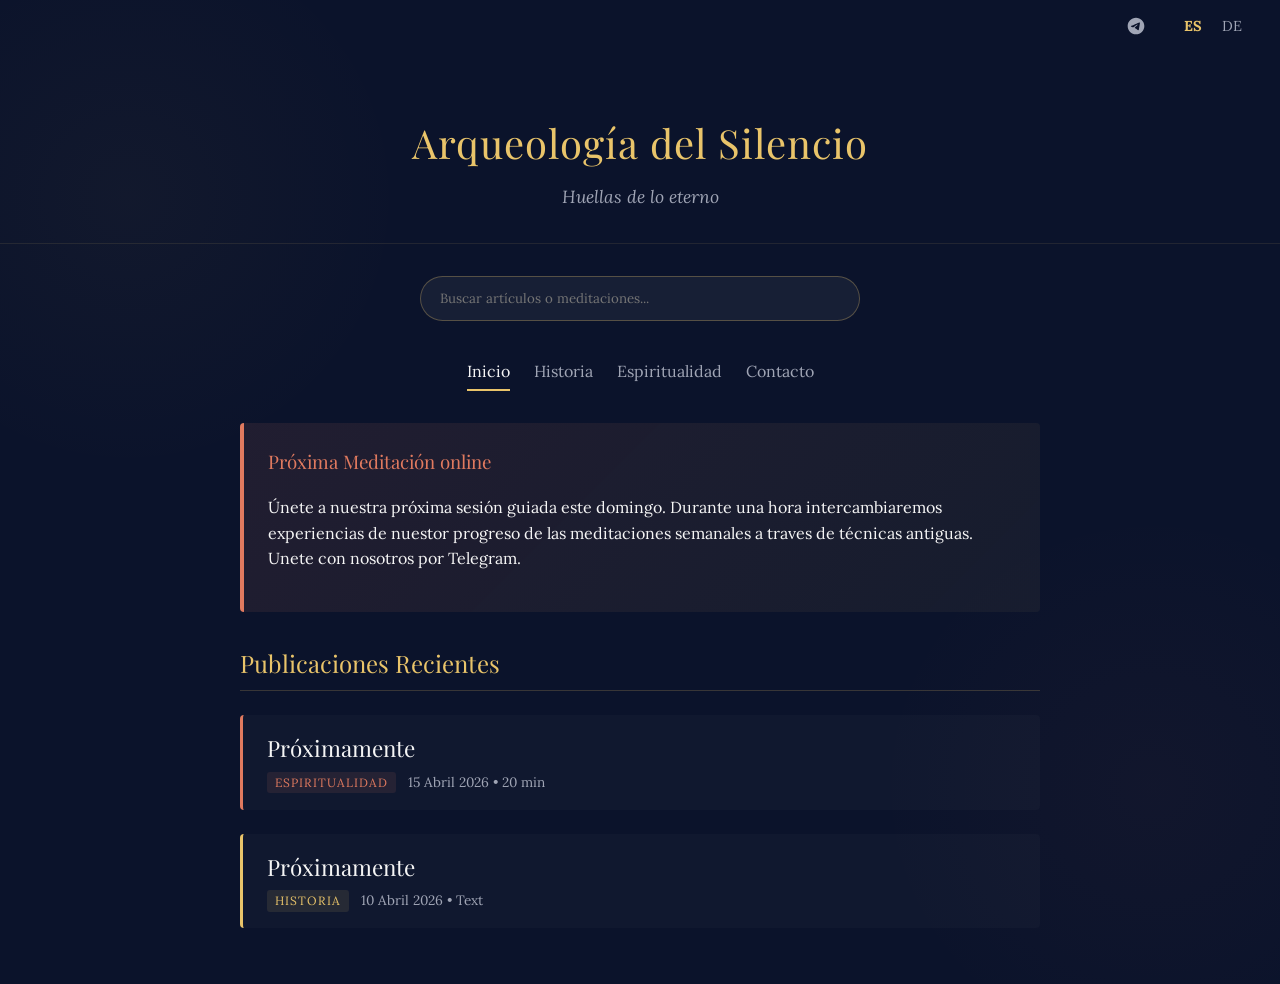
==== index.html @ 6961eb90 "boton de telegram" ====
<!DOCTYPE html>
<html lang="es">
<head>
    <meta charset="UTF-8">
    <meta name="viewport" content="width=device-width, initial-scale=1.0">
    <title>Arqueología del Silencio</title>
    <style>
        @import url('https://fonts.googleapis.com/css2?family=Lora:ital,wght@0,400;0,600;1,400&family=Playfair+Display:ital,wght@0,400;0,700;1,400&display=swap');

        :root {
            --azul-noche: #0B132B;
            --dorado: #E9C46A;
            --terracota: #E07A5F;
            --texto-claro: #F5F5F5;
            --texto-gris: #A0A5B5;
        }

        body {
            background-color: var(--azul-noche);
            color: var(--texto-claro);
            font-family: 'Lora', serif;
            line-height: 1.6;
            margin: 0;
            padding: 0;
            background-image: radial-gradient(circle at 10% 20%, rgba(233, 196, 106, 0.03) 0%, transparent 20%), 
                              radial-gradient(circle at 90% 80%, rgba(224, 122, 95, 0.03) 0%, transparent 20%);
        }

        .lang-de { display: none; }
        body.lang-de-active .lang-de { display: inline-block; }
        body.lang-de-active .lang-es { display: none; }

        .top-bar {
            display: flex;
            justify-content: flex-end;
            padding: 1rem 2rem;
        }

        .lang-btn {
            background: none;
            border: none;
            color: var(--texto-gris);
            cursor: pointer;
            font-family: 'Lora', serif;
            font-size: 0.9rem;
            margin-left: 0.5rem;
            transition: color 0.3s;
        }
        .lang-btn:hover, .lang-btn.active {
            color: var(--dorado);
            font-weight: bold;
        }

        header {
            text-align: center;
            padding: 2rem 1rem 2rem;
            border-bottom: 1px solid rgba(233, 196, 106, 0.1);
        }

        h1, h2, h3 {
            font-family: 'Playfair Display', serif;
            font-weight: 400;
        }

        h1 {
            color: var(--dorado);
            font-size: 2.5rem;
            margin-bottom: 0.5rem;
            letter-spacing: 1px;
        }

        .subtitle {
            color: var(--texto-gris);
            font-style: italic;
            font-size: 1.1rem;
        }

        main {
            max-width: 800px;
            margin: 0 auto;
            padding: 2rem 1rem;
        }

        .search-container {
            margin-bottom: 2rem;
            text-align: center;
        }
        .search-input {
            width: 100%;
            max-width: 400px;
            padding: 0.8rem 1.2rem;
            background: rgba(255, 255, 255, 0.05);
            border: 1px solid rgba(233, 196, 106, 0.3);
            border-radius: 25px;
            color: var(--texto-claro);
            font-family: 'Lora', serif;
            outline: none;
            transition: border-color 0.3s;
        }
        .search-input:focus {
            border-color: var(--dorado);
        }

        nav {
            display: flex;
            justify-content: center;
            gap: 1.5rem;
            margin-bottom: 2rem;
            flex-wrap: wrap;
        }

        button.nav-btn {
            background: none;
            border: none;
            color: var(--texto-gris);
            font-family: 'Lora', serif;
            font-size: 1rem;
            cursor: pointer;
            padding: 0.5rem 0;
            border-bottom: 2px solid transparent;
            transition: all 0.3s ease;
        }

        button.nav-btn:hover, button.nav-btn.active {
            color: var(--texto-claro);
            border-bottom: 2px solid var(--dorado);
        }

        .announcement {
            background: linear-gradient(135deg, rgba(224, 122, 95, 0.1), rgba(233, 196, 106, 0.05));
            border-left: 4px solid var(--terracota);
            padding: 1.5rem;
            border-radius: 4px;
            margin-bottom: 2rem;
        }
        .announcement h3 { margin-top: 0; color: var(--terracota); }

        .post-list {
            list-style: none;
            padding: 0;
        }

        .post-item {
            margin-bottom: 1.5rem;
            padding: 1rem 1.5rem;
            background: rgba(255, 255, 255, 0.02);
            border-radius: 4px;
            display: flex;
            flex-direction: column;
            border-left: 3px solid transparent;
            transition: background 0.3s ease;
        }

        .post-item:hover { background: rgba(255, 255, 255, 0.05); }
        .post-item.historia { border-left-color: var(--dorado); }
        .post-item.espiritualidad { border-left-color: var(--terracota); }

        .post-title {
            font-family: 'Playfair Display', serif;
            font-size: 1.4rem;
            color: var(--texto-claro);
            text-decoration: none;
            margin-bottom: 0.3rem;
        }

        .post-meta {
            font-size: 0.85rem;
            color: var(--texto-gris);
        }

        .tag {
            font-size: 0.75rem;
            text-transform: uppercase;
            letter-spacing: 1px;
            padding: 0.2rem 0.5rem;
            border-radius: 3px;
            margin-right: 0.5rem;
        }
        .tag.historia { background: rgba(233, 196, 106, 0.1); color: var(--dorado); }
        .tag.espiritualidad { background: rgba(224, 122, 95, 0.1); color: var(--terracota); }

        .section-title {
            font-family: 'Playfair Display', serif;
            color: var(--dorado);
            border-bottom: 1px solid rgba(233, 196, 106, 0.2);
            padding-bottom: 0.5rem;
            margin-top: 2rem;
            margin-bottom: 1.5rem;
        }

        #lista-area, #contact-area { display: none; }

        .btn-telegram {
            display: inline-block;
            margin-top: 1rem;
            padding: 0.8rem 1.5rem;
            background: transparent;
            color: var(--terracota);
            border: 1px solid var(--terracota);
            text-decoration: none;
            border-radius: 4px;
            transition: all 0.3s ease;
        }
        .btn-telegram:hover {
            background: var(--terracota);
            color: var(--azul-noche);
        }

    </style>
</head>
<body>

    <div class="top-bar">
     <!-- Enlace al Canal de Telegram -->
     <a href="https://t.me/MeditationDE" target="_blank" title="Unirse al Canal de Telegram" style="margin-right: 1.5rem; display: flex; align-items: center; color: var(--texto-gris); transition: color 0.3s;" onmouseover="this.style.color='var(--terracota)'" onmouseout="this.style.color='var(--texto-gris)'">
         <svg viewBox="0 0 24 24" width="20" height="20" fill="currentColor">
             <path d="M12 2C6.48 2 2 6.48 2 12s4.48 10 10 10 10-4.48 10-10S17.52 2 12 2zm4.64 6.8c-.15 1.58-.8 5.42-1.13 7.19-.14.75-.42 1-.68 1.03-.58.05-1.02-.38-1.58-.75-.88-.58-1.38-.94-2.23-1.5-.99-.65-.35-1.01.22-1.59.15-.15 2.71-2.48 2.76-2.69a.2.2 0 00-.05-.18c-.06-.05-.14-.03-.21-.02-.09.02-1.49.95-4.22 2.79-.4.27-.76.41-1.08.4-.36-.01-1.04-.2-1.55-.37-.63-.21-1.12-.33-1.08-.7.02-.19.27-.39.75-.59 2.95-1.28 4.91-2.12 5.89-2.53 2.79-1.16 3.37-1.36 3.75-1.36.08 0 .27.02.39.12.1.08.13.19.14.27-.01.06.01.24 0 .24z"/>
         </svg>
     </a>
        <button class="lang-btn active" id="btn-es" onclick="setLanguage('es')">ES</button>
        <button class="lang-btn" id="btn-de" onclick="setLanguage('de')">DE</button>
    </div>

    <header>
        <h1>Arqueología del Silencio</h1>
        <div class="subtitle">
            <span class="lang-es">Huellas de lo eterno</span>
            <span class="lang-de">Spuren des Ewigen</span>
        </div>
    </header>

    <main>
        <div class="search-container">
            <input type="text" id="searchInput" class="search-input" onkeyup="performSearch()" 
                   placeholder="Buscar artículos o meditaciones...">
        </div>

        <nav>
            <button class="nav-btn active" onclick="navigate('inicio')">
                <span class="lang-es">Inicio</span><span class="lang-de">Startseite</span>
            </button>
            <button class="nav-btn" onclick="navigate('historia')">
                <span class="lang-es">Historia</span><span class="lang-de">Geschichte</span>
            </button>
            <button class="nav-btn" onclick="navigate('espiritualidad')">
                <span class="lang-es">Espiritualidad</span><span class="lang-de">Spiritualität</span>
            </button>
            <button class="nav-btn" onclick="navigate('contacto')">
                <span class="lang-es">Contacto</span><span class="lang-de">Kontakt</span>
            </button>
        </nav>

        <div id="inicio-area">
            <div class="announcement">
                <h3>
                    <span class="lang-es">Próxima Meditación online</span>
                    <span class="lang-de">Nächste Live-Meditation</span>
                </h3>
                <p>
                    <span class="lang-es">Únete a nuestra próxima sesión guiada este domingo. Durante una hora intercambiaremos experiencias de nuestor progreso de las meditaciones 
                                          semanales a traves de técnicas antiguas. Unete con nosotros por Telegram.</span>
                    <span class="lang-de">Nimm an unserer nächsten geführten Sitzung an diesem Sonntag teil. Eine Stunde lang werden wir Erfahrungen über unsere Fortschritte bei den 
                                          wöchentlichen Meditationen durch alte Techniken austauschen. Tritt uns über Telegram bei.</span>
                </p>
            </div>

            <h2 class="section-title">
                <span class="lang-es">Publicaciones Recientes</span>
                <span class="lang-de">Neueste Beiträge</span>
            </h2>
            <ul class="post-list" id="recent-posts">
                <!-- Posts insertados via JS -->
            </ul>
        </div>

        <div id="lista-area">
            <h2 class="section-title" id="lista-titulo">
                <span class="lang-es">Resultados</span><span class="lang-de">Ergebnisse</span>
            </h2>
            <!-- Hemos quitado los 'data-title'. Ahora el buscador lee el texto real -->
            <ul class="post-list" id="all-posts">
                <li class="post-item espiritualidad">
                    <a href="#" class="post-title">
                        <span class="lang-es">Próximamente</span>
                        <span class="lang-de">Demnächst</span>
                    </a>
                    <div class="post-meta">
                        <span class="tag espiritualidad"><span class="lang-es">Espiritualidad</span><span class="lang-de">Spiritualität</span></span> 
                        <span class="lang-es">15 Abril 2026</span><span class="lang-de">15. April 2026</span> • 20 min
                    </div>
                </li>
                <li class="post-item historia">
                    <a href="#" class="post-title">
                        <span class="lang-es">Próximamente</span>
                        <span class="lang-de">Demnächst</span>
                    </a>
                    <div class="post-meta">
                        <span class="tag historia"><span class="lang-es">Historia</span><span class="lang-de">Geschichte</span></span> 
                        <span class="lang-es">10 Abril 2026</span><span class="lang-de">10. April 2026</span> • Text
                    </div>
                </li>
                <li class="post-item espiritualidad">
                    <a href="#" class="post-title">
                        <span class="lang-es">Próximamente</span>
                        <span class="lang-de">Demnächst</span>
                    </a>
                    <div class="post-meta">
                        <span class="tag espiritualidad"><span class="lang-es">Espiritualidad</span><span class="lang-de">Spiritualität</span></span> 
                        <span class="lang-es">5 Abril 2026</span><span class="lang-de">5. April 2026</span> • 10 min
                    </div>
                </li>
                <li class="post-item historia">
                    <a href="#" class="post-title">
                        <span class="lang-es">Próximamente</span>
                        <span class="lang-de">Demnächst</span>
                    </a>
                    <div class="post-meta">
                        <span class="tag historia"><span class="lang-es">Historia</span><span class="lang-de">Geschichte</span></span> 
                        <span class="lang-es">28 Marzo 2026</span><span class="lang-de">28. März 2026</span> • Text
                    </div>
                </li>
            </ul>
        </div>

        <div id="contact-area" style="text-align: center; padding: 2rem; background: rgba(0,0,0,0.2); border-radius: 8px;">
            <h2>
                <span class="lang-es">Meditaciones Privadas & Contacto</span>
                <span class="lang-de">Private Meditationen & Kontakt</span>
            </h2>
            <p>
                <span class="lang-es">Si deseas agendar una sesión de meditación privada o simplemente ponerte en contacto, envíame un correo electrónico</span>
                <span class="lang-de">Wenn Sie eine private Meditationssitzung vereinbaren oder einfach Kontakt aufnehmen möchten, Schick mir eine E-Mail.</span>
            </p>
            <a href="mailto:contactoarqueologia@proton.me" target="_blank" class="btn-telegram">
                <span class="lang-es">Enviame un E-Mail</span>
                <span class="lang-de">Schick mir eine E-Mail</span>
            </a>
        </div>
    </main>

    <script>
        document.addEventListener("DOMContentLoaded", () => {
            const allPosts = document.querySelectorAll('#all-posts .post-item');
            const recentContainer = document.getElementById('recent-posts');
            if(allPosts.length > 0) recentContainer.appendChild(allPosts[0].cloneNode(true));
            if(allPosts.length > 1) recentContainer.appendChild(allPosts[1].cloneNode(true));
        });

        function setLanguage(lang) {
            if(lang === 'de') {
                document.body.classList.add('lang-de-active');
                document.getElementById('btn-de').classList.add('active');
                document.getElementById('btn-es').classList.remove('active');
                document.getElementById('searchInput').placeholder = "Artikel oder Meditationen suchen...";
            } else {
                document.body.classList.remove('lang-de-active');
                document.getElementById('btn-es').classList.add('active');
                document.getElementById('btn-de').classList.remove('active');
                document.getElementById('searchInput').placeholder = "Buscar artículos o meditaciones...";
            }
        }

        function navigate(section) {
            const btns = document.getElementsByClassName("nav-btn");
            for (let i = 0; i < btns.length; i++) {
                btns[i].classList.remove("active");
            }
            event.currentTarget.classList.add("active");

            document.getElementById('inicio-area').style.display = "none";
            document.getElementById('lista-area').style.display = "none";
            document.getElementById('contact-area').style.display = "none";
            document.getElementById('searchInput').value = ""; 

            if (section === 'inicio') {
                document.getElementById('inicio-area').style.display = "block";
            } else if (section === 'contacto') {
                document.getElementById('contact-area').style.display = "block";
            } else {
                document.getElementById('lista-area').style.display = "block";
                const posts = document.querySelectorAll('#all-posts .post-item');
                posts.forEach(post => {
                    if (post.classList.contains(section)) {
                        post.style.display = "flex";
                    } else {
                        post.style.display = "none";
                    }
                });
            }
        }

        // --- CORRECCIÓN DEL BUSCADOR ---
        // Función para quitar acentos, diéresis y convertir a minúsculas
        function normalizeString(str) {
            return str.toLowerCase().normalize("NFD").replace(/[̀-ͯ]/g, "").trim();
        }

        function performSearch() {
            const query = normalizeString(document.getElementById('searchInput').value);

            if(query === "") {
                document.getElementById('inicio-area').style.display = "block";
                document.getElementById('lista-area').style.display = "none";
                document.getElementById('contact-area').style.display = "none";
                return;
            }

            document.getElementById('inicio-area').style.display = "none";
            document.getElementById('contact-area').style.display = "none";
            document.getElementById('lista-area').style.display = "block";

            const btns = document.getElementsByClassName("nav-btn");
            for (let i = 0; i < btns.length; i++) {
                btns[i].classList.remove("active");
            }

            const posts = document.querySelectorAll('#all-posts .post-item');
            posts.forEach(post => {
                // Ahora busca en todo el texto del post, ignorando acentos y espacios extra
                const postText = normalizeString(post.textContent);
                if (postText.includes(query)) {
                    post.style.display = "flex";
                } else {
                    post.style.display = "none";
                }
            });
        }
    </script>
</body>
</html>
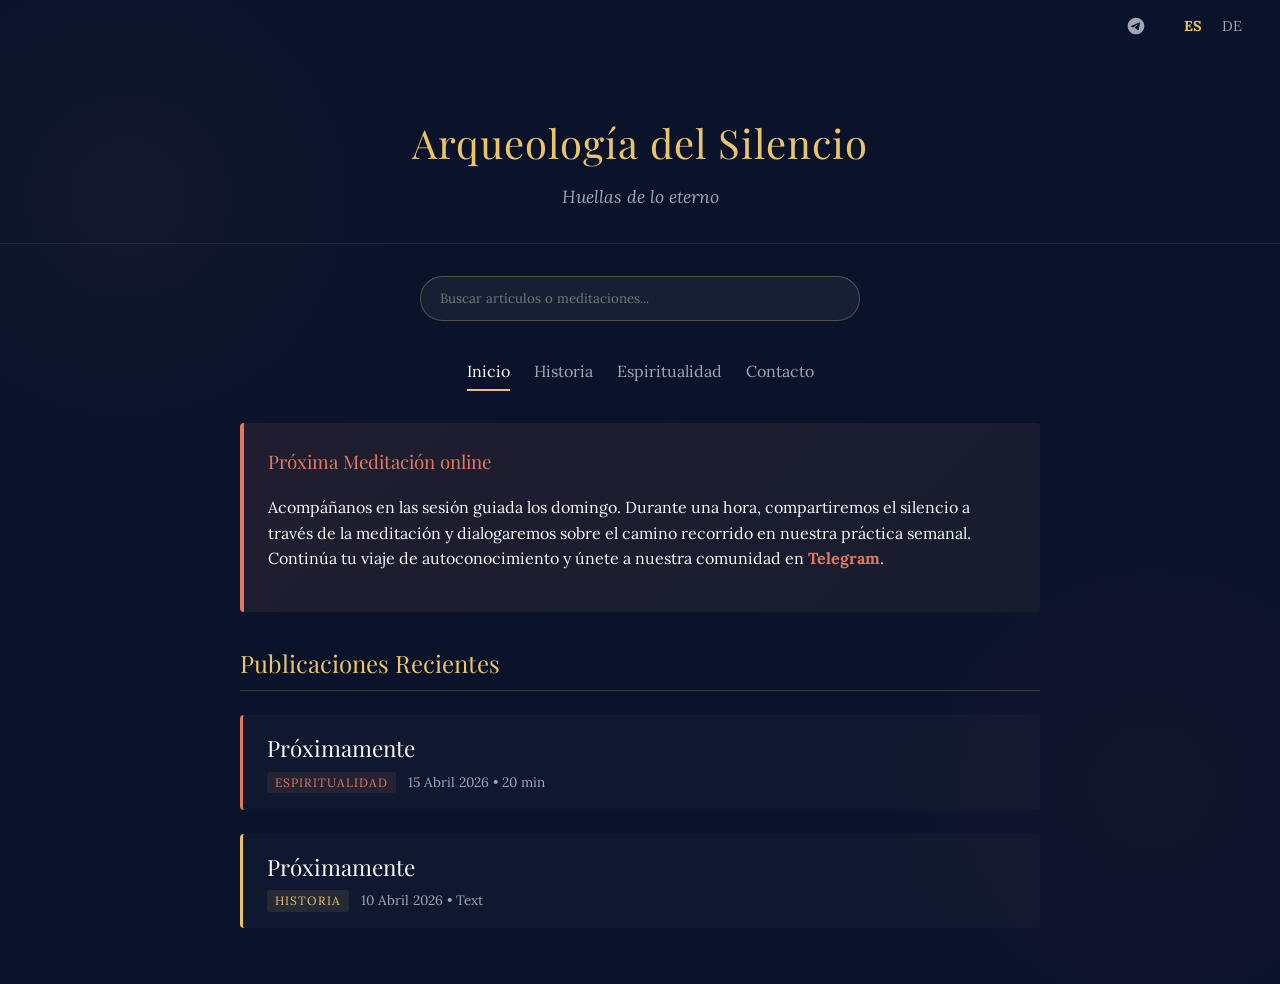
==== commit 4e57215e: "Link en palabra Telegram" ====
--- a/index.html
+++ b/index.html
@@ -257,10 +257,12 @@
                     <span class="lang-de">Nächste Live-Meditation</span>
                 </h3>
                 <p>
-                    <span class="lang-es">Únete a nuestra próxima sesión guiada este domingo. Durante una hora intercambiaremos experiencias de nuestor progreso de las meditaciones 
-                                          semanales a traves de técnicas antiguas. Unete con nosotros por Telegram.</span>
-                    <span class="lang-de">Nimm an unserer nächsten geführten Sitzung an diesem Sonntag teil. Eine Stunde lang werden wir Erfahrungen über unsere Fortschritte bei den 
-                                          wöchentlichen Meditationen durch alte Techniken austauschen. Tritt uns über Telegram bei.</span>
+                    <span class="lang-es">Acompáñanos en las sesión guiada los domingo. Durante una hora, compartiremos el silencio a través de la meditación y dialogaremos sobre el 
+                                          camino recorrido en nuestra práctica semanal. Continúa tu viaje de autoconocimiento y únete a nuestra comunidad en 
+                                          <a href="https://t.me/MeditationDE" target="_blank" style="color: var(--terracota); text-decoration: none; font-weight: bold;">Telegram</a>.</span>
+                    <span class="lang-de">Begleite uns sonntags bei der geführten Sitzung. Eine Stunde lang werden wir durch Meditation die Stille teilen und uns über den in unserer wöchentlichen 
+                                          Praxis zurückgelegten Weg austauschen. Setze deine Reise der Selbsterkenntnis fort und schließe dich unserer Gemeinschaft an 
+                                          href="https://t.me/ArqueologiaSilencio" target="_blank" style="color: var(--terracota); text-decoration: none; font-weight: bold;">Telegram</a>.</span>
                 </p>
             </div>
 
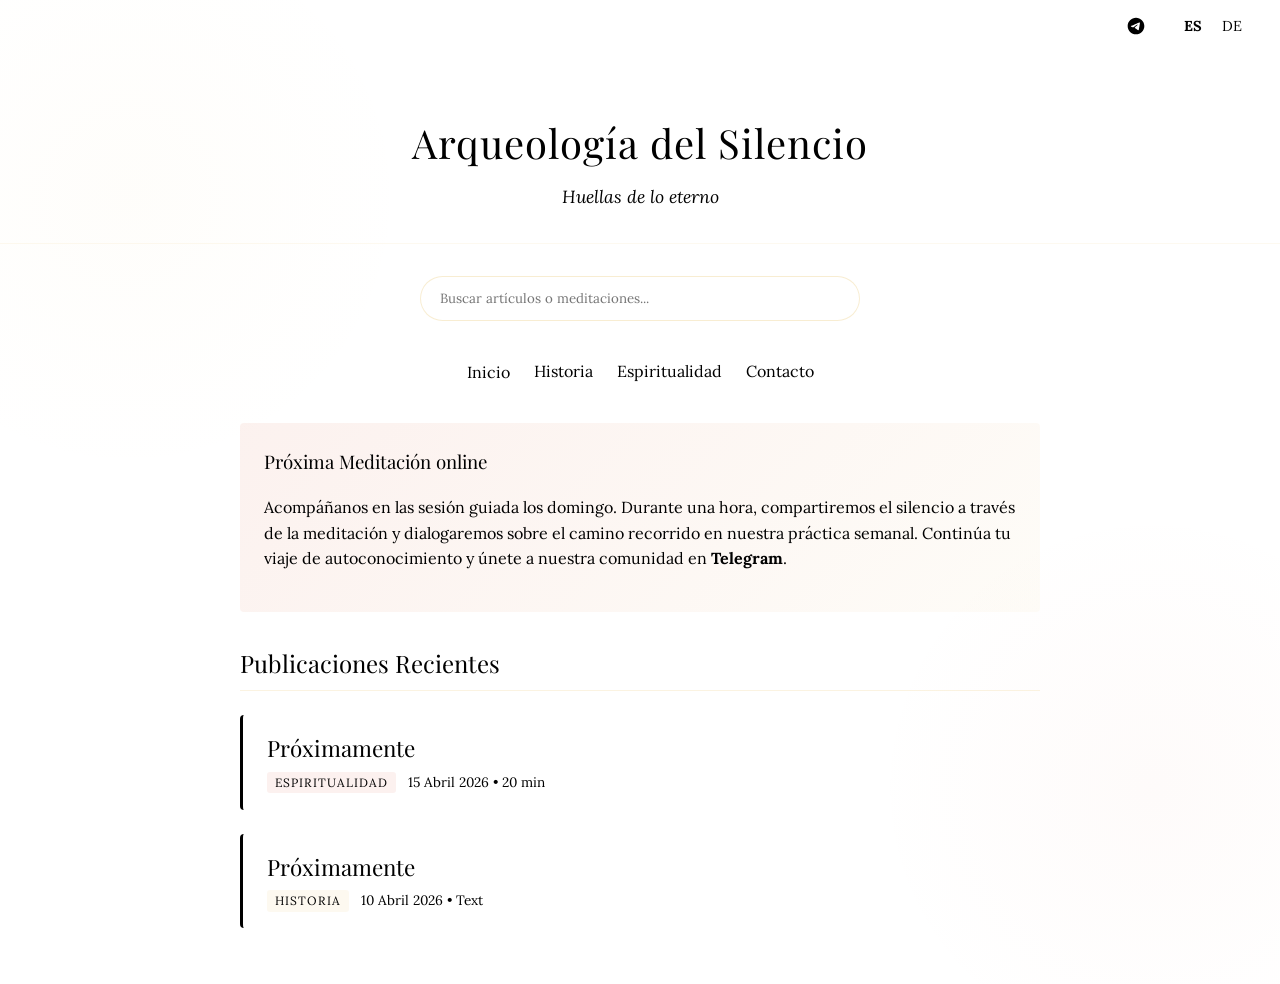
==== commit d6852dc9: "favicon" ====
--- a/index.html
+++ b/index.html
@@ -4,6 +4,14 @@
     <meta charset="UTF-8">
     <meta name="viewport" content="width=device-width, initial-scale=1.0">
     <title>Arqueología del Silencio</title>
+    <link rel="icon" type="image/x-icon" href="favicon.ico">
+    <link rel="icon" type="image/png" sizes="32x32" href="favicon-32x32.png">
+    <link rel="icon" type="image/png" sizes="16x16" href="favicon-16x16.png">
+    <link rel="apple-touch-icon" sizes="180x180" href="apple-touch-icon.png">
+    
+    <style>
+        @import url('https://fonts.googleapis.com/css2?family=Lora:ital,wght@0,400;0,600;1,400&family=Playfair+Display:ital,wght@0,400;0,700;1,400&display=swap');
+
     <style>
         @import url('https://fonts.googleapis.com/css2?family=Lora:ital,wght@0,400;0,600;1,400&family=Playfair+Display:ital,wght@0,400;0,700;1,400&display=swap');
 
@@ -262,7 +270,7 @@
                                           <a href="https://t.me/MeditationDE" target="_blank" style="color: var(--terracota); text-decoration: none; font-weight: bold;">Telegram</a>.</span>
                     <span class="lang-de">Begleite uns sonntags bei der geführten Sitzung. Eine Stunde lang werden wir durch Meditation die Stille teilen und uns über den in unserer wöchentlichen 
                                           Praxis zurückgelegten Weg austauschen. Setze deine Reise der Selbsterkenntnis fort und schließe dich unserer Gemeinschaft an 
-                                          href="https://t.me/ArqueologiaSilencio" target="_blank" style="color: var(--terracota); text-decoration: none; font-weight: bold;">Telegram</a>.</span>
+                                          <a href="https://t.me/ArqueologiaSilencio" target="_blank" style="color: var(--terracota); text-decoration: none; font-weight: bold;">Telegram</a>.</span>
                 </p>
             </div>
 
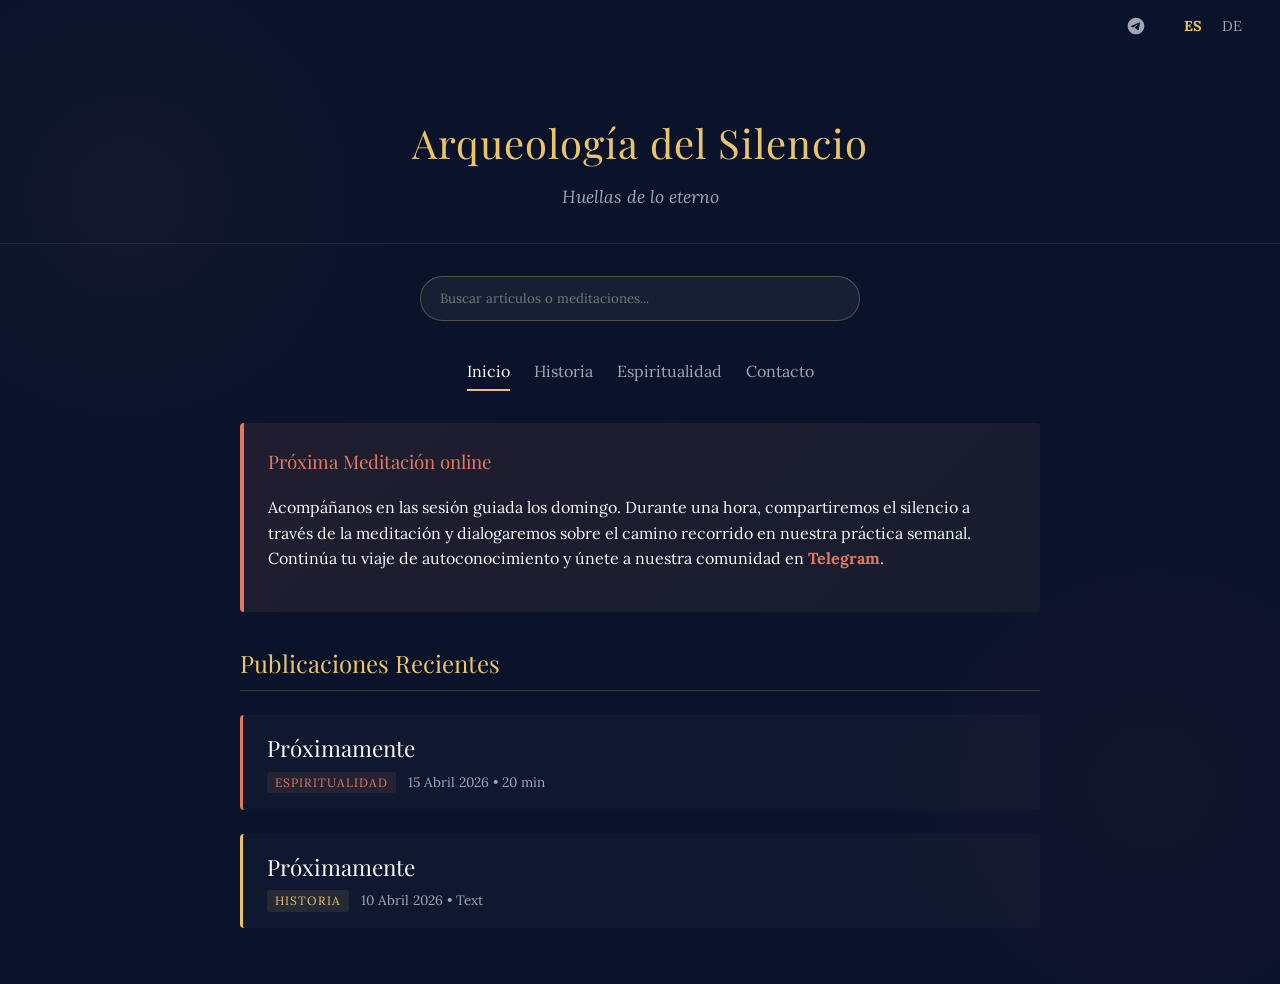
==== commit 4f19f67e: "favicon" ====
--- a/index.html
+++ b/index.html
@@ -9,9 +9,6 @@
     <link rel="icon" type="image/png" sizes="16x16" href="favicon-16x16.png">
     <link rel="apple-touch-icon" sizes="180x180" href="apple-touch-icon.png">
     
-    <style>
-        @import url('https://fonts.googleapis.com/css2?family=Lora:ital,wght@0,400;0,600;1,400&family=Playfair+Display:ital,wght@0,400;0,700;1,400&display=swap');
-
     <style>
         @import url('https://fonts.googleapis.com/css2?family=Lora:ital,wght@0,400;0,600;1,400&family=Playfair+Display:ital,wght@0,400;0,700;1,400&display=swap');
 
